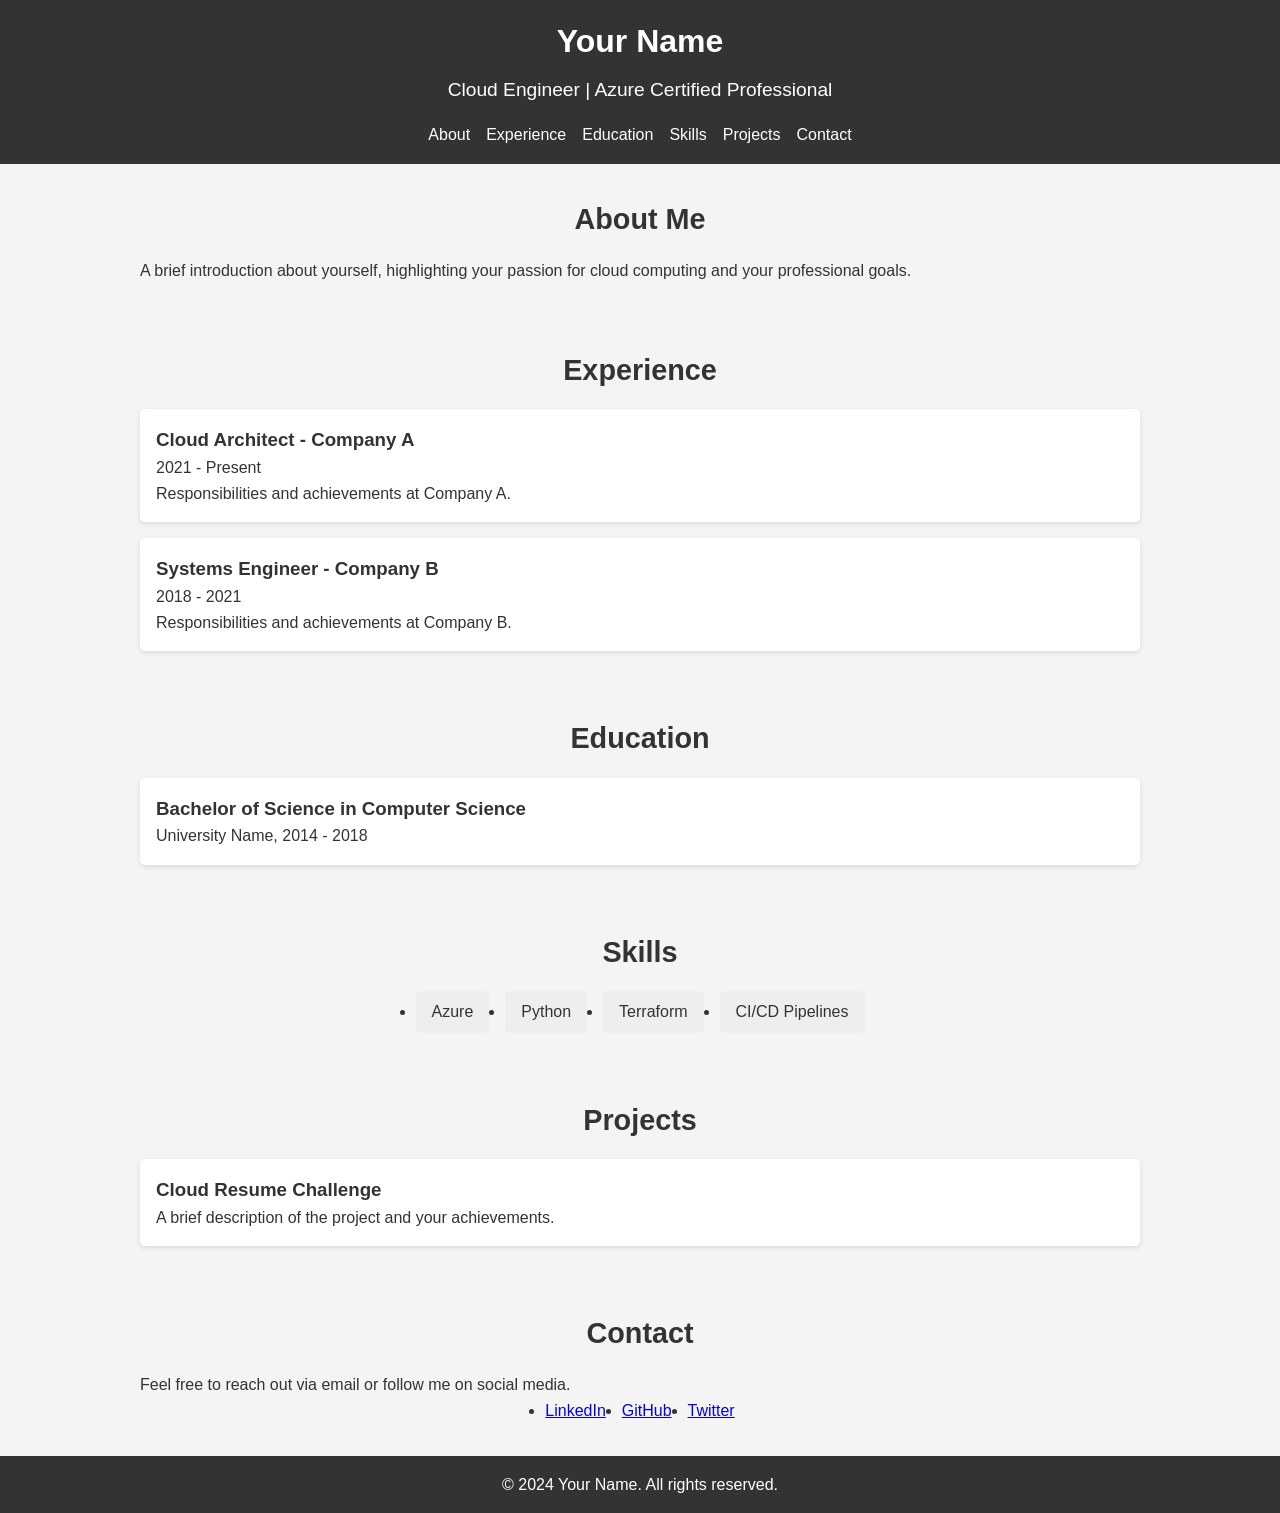
==== src/index.html @ ff854859 "initial commit" ====
<!DOCTYPE html>
<html lang="en">
<head>
    <meta charset="UTF-8">
    <meta http-equiv="X-UA-Compatible" content="IE=edge">
    <meta name="viewport" content="width=device-width, initial-scale=1.0">
    <title>Your Name - Resume</title>
    <link rel="stylesheet" href="./styles.css">
</head>
<body>
    <!-- Header Section -->
    <header>
        <div class="container">
            <h1>Your Name</h1>
            <p>Cloud Engineer | Azure Certified Professional</p>
            <nav>
                <ul>
                    <li><a href="#about">About</a></li>
                    <li><a href="#experience">Experience</a></li>
                    <li><a href="#education">Education</a></li>
                    <li><a href="#skills">Skills</a></li>
                    <li><a href="#projects">Projects</a></li>
                    <li><a href="#contact">Contact</a></li>
                </ul>
            </nav>
        </div>
    </header>

    <!-- Main Content -->
    <main>
        <!-- About Section -->
        <section id="about" class="section">
            <div class="container">
                <h2>About Me</h2>
                <p>A brief introduction about yourself, highlighting your passion for cloud computing and your professional goals.</p>
            </div>
        </section>

        <!-- Experience Section -->
        <section id="experience" class="section">
            <div class="container">
                <h2>Experience</h2>
                <div class="timeline">
                    <div class="timeline-item">
                        <h3>Cloud Architect - Company A</h3>
                        <span>2021 - Present</span>
                        <p>Responsibilities and achievements at Company A.</p>
                    </div>
                    <div class="timeline-item">
                        <h3>Systems Engineer - Company B</h3>
                        <span>2018 - 2021</span>
                        <p>Responsibilities and achievements at Company B.</p>
                    </div>
                    <!-- Add more experience as needed -->
                </div>
            </div>
        </section>

        <!-- Education Section -->
        <section id="education" class="section">
            <div class="container">
                <h2>Education</h2>
                <div class="timeline">
                    <div class="timeline-item">
                        <h3>Bachelor of Science in Computer Science</h3>
                        <span>University Name, 2014 - 2018</span>
                    </div>
                    <!-- Add more education as needed -->
                </div>
            </div>
        </section>

        <!-- Skills Section -->
        <section id="skills" class="section">
            <div class="container">
                <h2>Skills</h2>
                <ul class="skills-list">
                    <li>Azure</li>
                    <li>Python</li>
                    <li>Terraform</li>
                    <li>CI/CD Pipelines</li>
                    <!-- Add more skills as needed -->
                </ul>
            </div>
        </section>

        <!-- Projects Section -->
        <section id="projects" class="section">
            <div class="container">
                <h2>Projects</h2>
                <div class="project-grid">
                    <div class="project-item">
                        <h3>Cloud Resume Challenge</h3>
                        <p>A brief description of the project and your achievements.</p>
                    </div>
                    <!-- Add more projects as needed -->
                </div>
            </div>
        </section>

        <!-- Contact Section -->
        <section id="contact" class="section">
            <div class="container">
                <h2>Contact</h2>
                <p>Feel free to reach out via email or follow me on social media.</p>
                <ul class="social-links">
                    <li><a href="#">LinkedIn</a></li>
                    <li><a href="#">GitHub</a></li>
                    <li><a href="#">Twitter</a></li>
                    <!-- Add more social links as needed -->
                </ul>
            </div>
        </section>
    </main>

    <!-- Footer Section -->
    <footer>
        <div class="container">
            <p>&copy; 2024 Your Name. All rights reserved.</p>
        </div>
    </footer>

    <script src="./index.js"></script>
</body>
</html>
---- src/styles.css ----
/* Reset and Base Styling */
* {
    margin: 0;
    padding: 0;
    box-sizing: border-box;
}

body {
    font-family: 'Arial', sans-serif;
    line-height: 1.6;
    color: #333;
    background-color: #f4f4f4;
    font-size: 16px; /* Base font size */
}

header {
    background-color: #333;
    color: #fff;
    padding: 1rem 0;
    text-align: center;
}

header h1 {
    margin-bottom: 0.5rem;
    font-size: 2rem;
}

header p {
    font-size: 1.2rem;
    margin-bottom: 1rem;
}

nav ul {
    list-style: none;
    padding: 0;
    display: flex;
    justify-content: center;
    gap: 1rem;
    flex-wrap: wrap; /* Allows menu items to wrap on smaller screens */
}

nav a {
    color: #fff;
    text-decoration: none;
    font-size: 1rem;
}

.section {
    padding: 2rem 0;
}

.container {
    width: 80%;
    max-width: 1000px;
    margin: 0 auto;
}

h2 {
    margin-bottom: 1rem;
    color: #333;
    text-align: center;
    font-size: 1.8rem;
}

.timeline, .project-grid {
    display: flex;
    flex-direction: column; /* Stacks items vertically on smaller screens */
    gap: 1rem;
}

.timeline-item, .project-item {
    background-color: #fff;
    padding: 1rem;
    border-radius: 5px;
    box-shadow: 0 2px 5px rgba(0, 0, 0, 0.1);
}

.skills-list {
    display: flex;
    flex-wrap: wrap;
    gap: 1rem;
    justify-content: center;
}

.skills-list li {
    background-color: #eee;
    padding: 0.5rem 1rem;
    border-radius: 5px;
}

img {
    max-width: 100%;
    height: auto;
}

.social-links {
    display: flex;
    gap: 1rem;
    justify-content: center;
}

footer {
    background-color: #333;
    color: #fff;
    text-align: center;
    padding: 1rem 0;
}

@media (max-width: 1024px) {
    .container {
        width: 90%;
    }
}

@media (max-width: 768px) {
    nav ul {
        flex-direction: column; /* Stacks menu items vertically */
        gap: 0.5rem;
    }

    .project-grid {
        display: grid;
        grid-template-columns: 1fr;
    }

    .timeline {
        flex-direction: column;
    }

    header h1 {
        font-size: 1.5rem;
    }

    h2 {
        font-size: 1.6rem;
    }
}
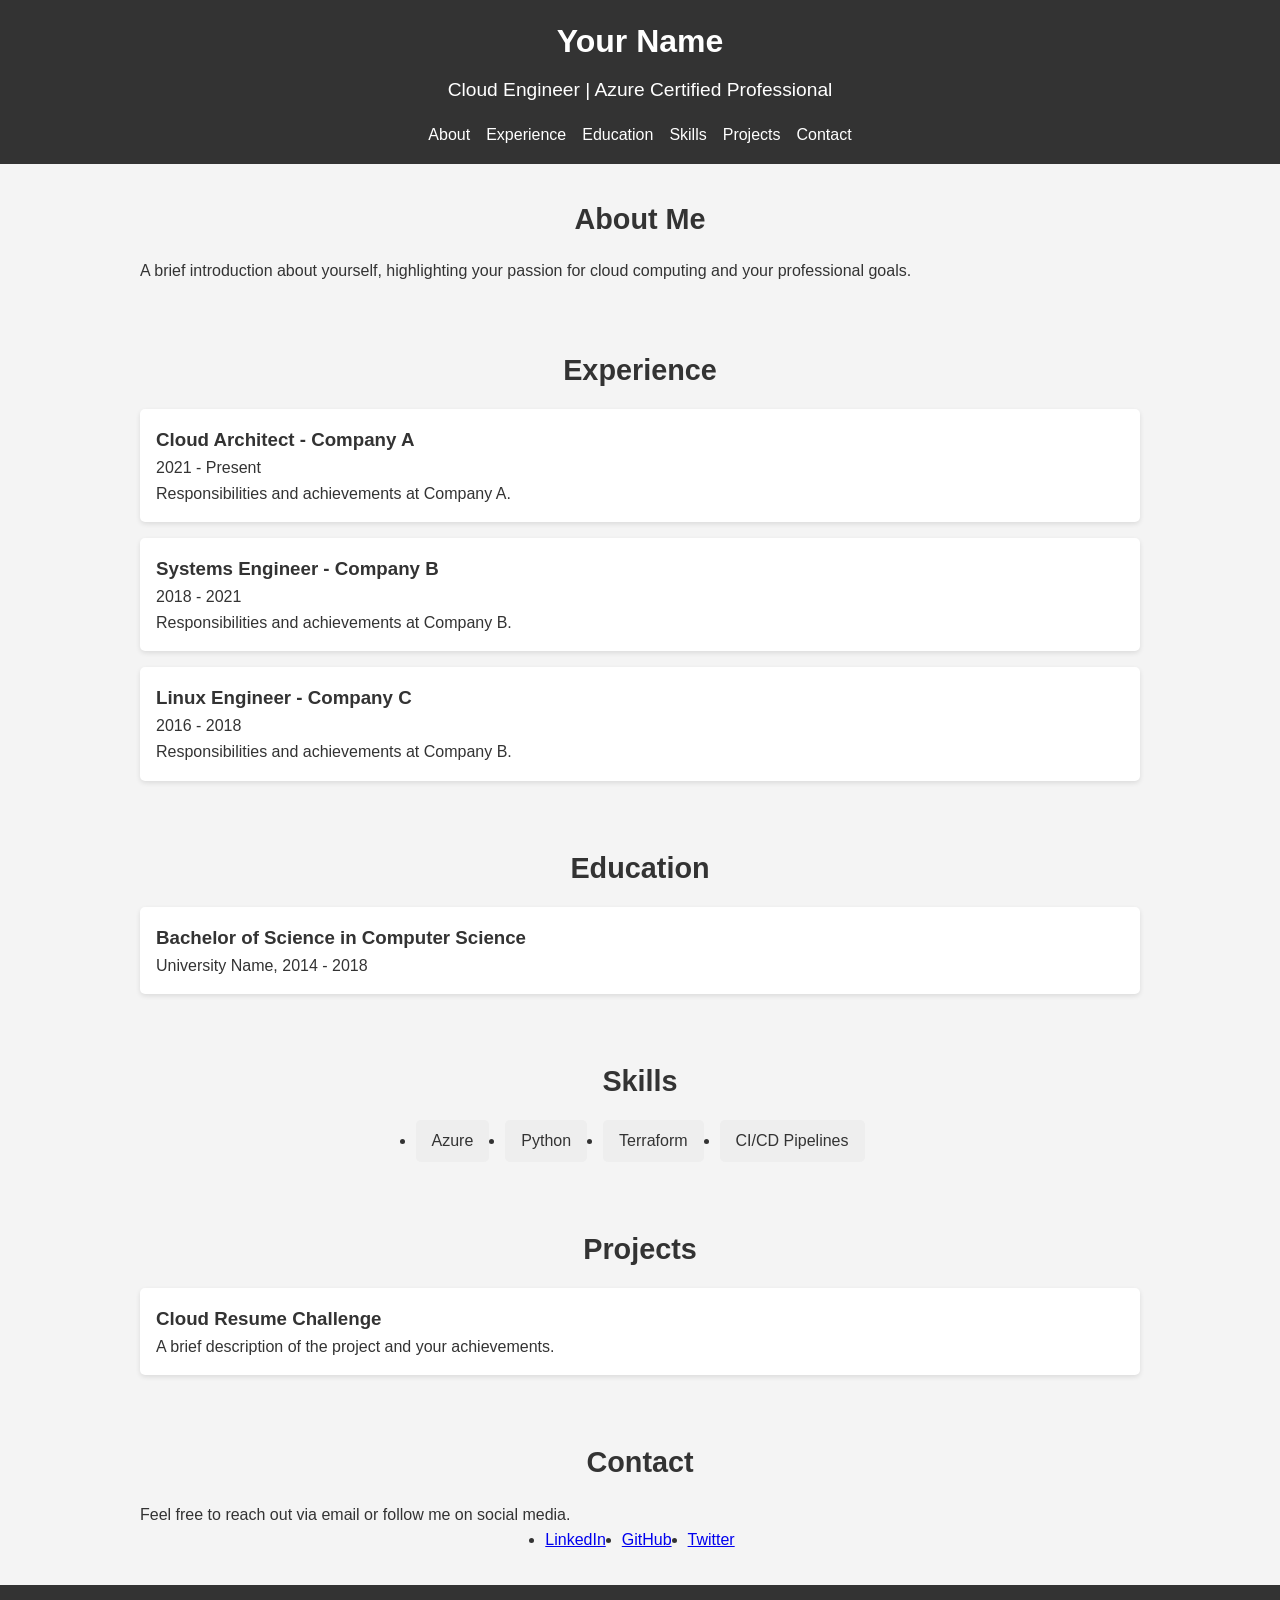
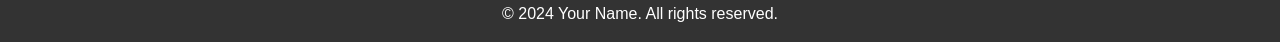
==== commit 32f877a1: "Test deployment from html update" ====
--- a/src/index.html
+++ b/src/index.html
@@ -49,6 +49,11 @@
                     <div class="timeline-item">
                         <h3>Systems Engineer - Company B</h3>
                         <span>2018 - 2021</span>
+                        <p>Responsibilities and achievements at Company B.</p>
+                    </div>
+                    <div class="timeline-item">
+                        <h3>Linux Engineer - Company C</h3>
+                        <span>2016 - 2018</span>
                         <p>Responsibilities and achievements at Company B.</p>
                     </div>
                     <!-- Add more experience as needed -->
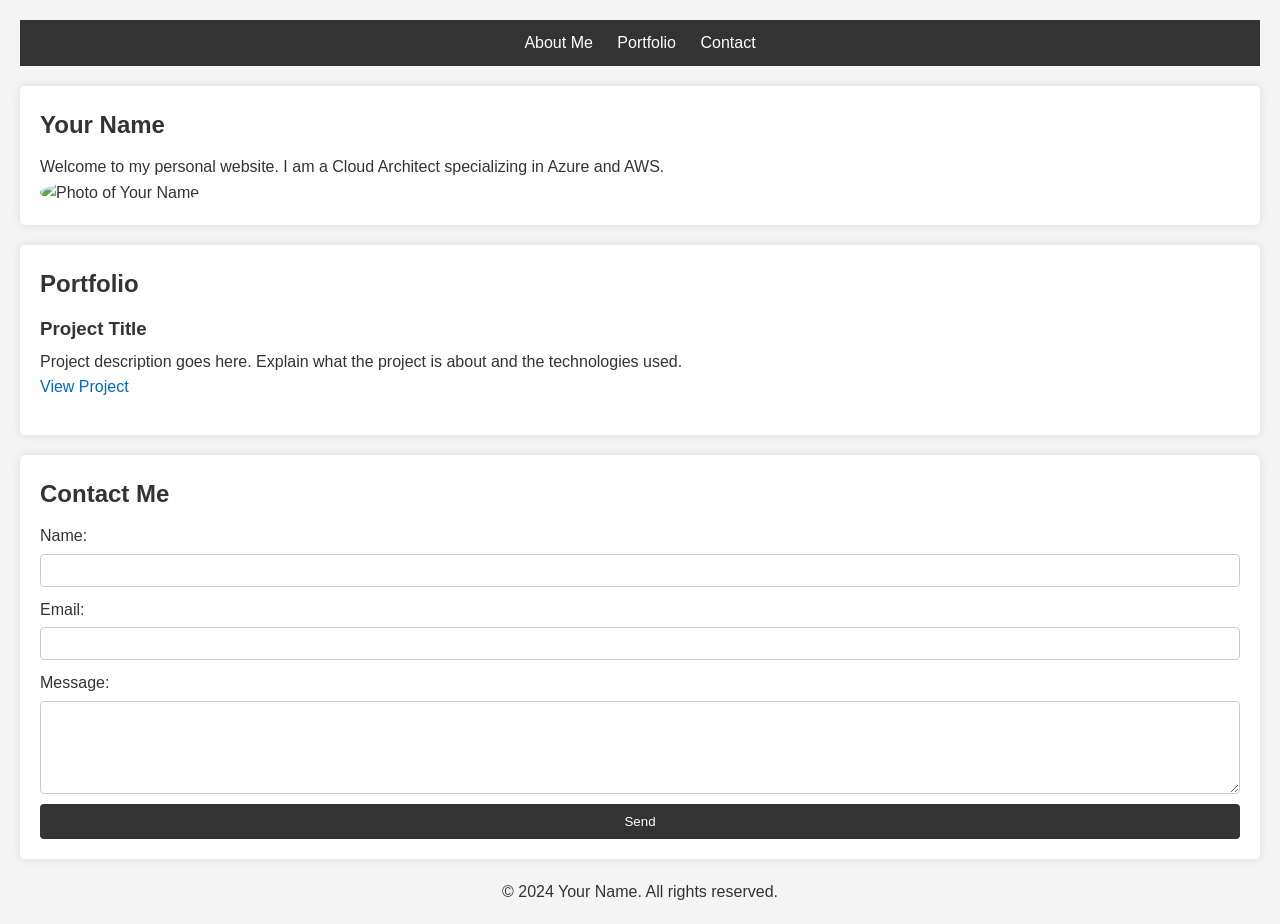
==== commit 05688646: "Update site for more responsiveness added css added contact form and blog" ====
--- a/src/index.html
+++ b/src/index.html
@@ -4,127 +4,61 @@
     <meta charset="UTF-8">
     <meta http-equiv="X-UA-Compatible" content="IE=edge">
     <meta name="viewport" content="width=device-width, initial-scale=1.0">
-    <title>Your Name - Resume</title>
-    <link rel="stylesheet" href="./styles.css">
+    <meta name="description" content="Personal resume website showcasing skills, experience, and portfolio.">
+    <meta name="keywords" content="resume, portfolio, web developer, cloud architect">
+    <meta name="author" content="Your Name">
+    <link rel="stylesheet" href="styles.css">
+    <title>Your Resume</title>
 </head>
 <body>
-    <!-- Header Section -->
     <header>
-        <div class="container">
-            <h1>Your Name</h1>
-            <p>Cloud Engineer | Azure Certified Professional</p>
-            <nav>
-                <ul>
-                    <li><a href="#about">About</a></li>
-                    <li><a href="#experience">Experience</a></li>
-                    <li><a href="#education">Education</a></li>
-                    <li><a href="#skills">Skills</a></li>
-                    <li><a href="#projects">Projects</a></li>
-                    <li><a href="#contact">Contact</a></li>
-                </ul>
-            </nav>
-        </div>
+        <nav>
+            <ul>
+                <li><a href="#about">About Me</a></li>
+                <li><a href="#portfolio">Portfolio</a></li>
+                <li><a href="#contact">Contact</a></li>
+            </ul>
+        </nav>
     </header>
 
-    <!-- Main Content -->
     <main>
-        <!-- About Section -->
-        <section id="about" class="section">
-            <div class="container">
-                <h2>About Me</h2>
-                <p>A brief introduction about yourself, highlighting your passion for cloud computing and your professional goals.</p>
-            </div>
+        <section id="about">
+            <h1>Your Name</h1>
+            <p>Welcome to my personal website. I am a Cloud Architect specializing in Azure and AWS.</p>
+            <img src="your-photo.jpg" alt="Photo of Your Name" loading="lazy">
         </section>
 
-        <!-- Experience Section -->
-        <section id="experience" class="section">
-            <div class="container">
-                <h2>Experience</h2>
-                <div class="timeline">
-                    <div class="timeline-item">
-                        <h3>Cloud Architect - Company A</h3>
-                        <span>2021 - Present</span>
-                        <p>Responsibilities and achievements at Company A.</p>
-                    </div>
-                    <div class="timeline-item">
-                        <h3>Systems Engineer - Company B</h3>
-                        <span>2018 - 2021</span>
-                        <p>Responsibilities and achievements at Company B.</p>
-                    </div>
-                    <div class="timeline-item">
-                        <h3>Linux Engineer - Company C</h3>
-                        <span>2016 - 2018</span>
-                        <p>Responsibilities and achievements at Company B.</p>
-                    </div>
-                    <!-- Add more experience as needed -->
-                </div>
+        <section id="portfolio">
+            <h2>Portfolio</h2>
+            <div class="portfolio-item">
+                <h3>Project Title</h3>
+                <p>Project description goes here. Explain what the project is about and the technologies used.</p>
+                <a href="project-link" target="_blank" rel="noopener">View Project</a>
             </div>
+            <!-- Repeat for more projects -->
         </section>
 
-        <!-- Education Section -->
-        <section id="education" class="section">
-            <div class="container">
-                <h2>Education</h2>
-                <div class="timeline">
-                    <div class="timeline-item">
-                        <h3>Bachelor of Science in Computer Science</h3>
-                        <span>University Name, 2014 - 2018</span>
-                    </div>
-                    <!-- Add more education as needed -->
-                </div>
-            </div>
-        </section>
-
-        <!-- Skills Section -->
-        <section id="skills" class="section">
-            <div class="container">
-                <h2>Skills</h2>
-                <ul class="skills-list">
-                    <li>Azure</li>
-                    <li>Python</li>
-                    <li>Terraform</li>
-                    <li>CI/CD Pipelines</li>
-                    <!-- Add more skills as needed -->
-                </ul>
-            </div>
-        </section>
-
-        <!-- Projects Section -->
-        <section id="projects" class="section">
-            <div class="container">
-                <h2>Projects</h2>
-                <div class="project-grid">
-                    <div class="project-item">
-                        <h3>Cloud Resume Challenge</h3>
-                        <p>A brief description of the project and your achievements.</p>
-                    </div>
-                    <!-- Add more projects as needed -->
-                </div>
-            </div>
-        </section>
-
-        <!-- Contact Section -->
-        <section id="contact" class="section">
-            <div class="container">
-                <h2>Contact</h2>
-                <p>Feel free to reach out via email or follow me on social media.</p>
-                <ul class="social-links">
-                    <li><a href="#">LinkedIn</a></li>
-                    <li><a href="#">GitHub</a></li>
-                    <li><a href="#">Twitter</a></li>
-                    <!-- Add more social links as needed -->
-                </ul>
-            </div>
+        <section id="contact">
+            <h2>Contact Me</h2>
+            <form id="contact-form" action="https://formspree.io/f/yourformid" method="POST">
+                <label for="name">Name:</label>
+                <input type="text" id="name" name="name" required>
+                
+                <label for="email">Email:</label>
+                <input type="email" id="email" name="email" required>
+                
+                <label for="message">Message:</label>
+                <textarea id="message" name="message" rows="5" required></textarea>
+                
+                <button type="submit">Send</button>
+            </form>
         </section>
     </main>
 
-    <!-- Footer Section -->
     <footer>
-        <div class="container">
-            <p>&copy; 2024 Your Name. All rights reserved.</p>
-        </div>
+        <p>&copy; 2024 Your Name. All rights reserved.</p>
     </footer>
 
-    <script src="./index.js"></script>
+    <script src="index.js"></script>
 </body>
 </html>
--- a/src/styles.css
+++ b/src/styles.css
@@ -1,4 +1,4 @@
-/* Reset and Base Styling */
+/* Reset and Basic Styles */
 * {
     margin: 0;
     padding: 0;
@@ -8,130 +8,104 @@
 body {
     font-family: 'Arial', sans-serif;
     line-height: 1.6;
+    background-color: #f4f4f4;
     color: #333;
-    background-color: #f4f4f4;
-    font-size: 16px; /* Base font size */
+    padding: 20px;
 }
 
+/* Header and Navigation */
 header {
     background-color: #333;
     color: #fff;
-    padding: 1rem 0;
+    padding: 10px 0;
     text-align: center;
-}
-
-header h1 {
-    margin-bottom: 0.5rem;
-    font-size: 2rem;
-}
-
-header p {
-    font-size: 1.2rem;
-    margin-bottom: 1rem;
+    margin-bottom: 20px;
 }
 
 nav ul {
-    list-style: none;
-    padding: 0;
-    display: flex;
-    justify-content: center;
-    gap: 1rem;
-    flex-wrap: wrap; /* Allows menu items to wrap on smaller screens */
+    list-style-type: none;
 }
 
-nav a {
+nav ul li {
+    display: inline;
+    margin: 0 10px;
+}
+
+nav ul li a {
     color: #fff;
     text-decoration: none;
-    font-size: 1rem;
 }
 
-.section {
-    padding: 2rem 0;
+/* Sections */
+section {
+    margin-bottom: 20px;
+    padding: 20px;
+    background-color: #fff;
+    border-radius: 5px;
+    box-shadow: 0 0 10px rgba(0, 0, 0, 0.1);
 }
 
-.container {
-    width: 80%;
-    max-width: 1000px;
-    margin: 0 auto;
-}
-
-h2 {
-    margin-bottom: 1rem;
+h1, h2 {
+    margin-bottom: 10px;
     color: #333;
-    text-align: center;
-    font-size: 1.8rem;
-}
-
-.timeline, .project-grid {
-    display: flex;
-    flex-direction: column; /* Stacks items vertically on smaller screens */
-    gap: 1rem;
-}
-
-.timeline-item, .project-item {
-    background-color: #fff;
-    padding: 1rem;
-    border-radius: 5px;
-    box-shadow: 0 2px 5px rgba(0, 0, 0, 0.1);
-}
-
-.skills-list {
-    display: flex;
-    flex-wrap: wrap;
-    gap: 1rem;
-    justify-content: center;
-}
-
-.skills-list li {
-    background-color: #eee;
-    padding: 0.5rem 1rem;
-    border-radius: 5px;
 }
 
 img {
     max-width: 100%;
     height: auto;
+    border-radius: 50%;
 }
 
-.social-links {
-    display: flex;
-    gap: 1rem;
-    justify-content: center;
+/* Portfolio Section */
+.portfolio-item {
+    margin-bottom: 15px;
 }
 
-footer {
-    background-color: #333;
-    color: #fff;
-    text-align: center;
-    padding: 1rem 0;
+.portfolio-item h3 {
+    margin-bottom: 5px;
 }
 
-@media (max-width: 1024px) {
-    .container {
-        width: 90%;
-    }
+.portfolio-item a {
+    color: #0066cc;
+    text-decoration: none;
 }
 
-@media (max-width: 768px) {
-    nav ul {
-        flex-direction: column; /* Stacks menu items vertically */
-        gap: 0.5rem;
-    }
+.portfolio-item a:hover {
+    text-decoration: underline;
+}
 
-    .project-grid {
-        display: grid;
-        grid-template-columns: 1fr;
-    }
+/* Contact Form */
+form {
+    display: flex;
+    flex-direction: column;
+}
 
-    .timeline {
-        flex-direction: column;
-    }
+form label {
+    margin-bottom: 5px;
+}
 
-    header h1 {
-        font-size: 1.5rem;
-    }
+form input, form textarea {
+    margin-bottom: 10px;
+    padding: 8px;
+    border: 1px solid #ccc;
+    border-radius: 4px;
+}
 
-    h2 {
-        font-size: 1.6rem;
-    }
+form button {
+    padding: 10px;
+    border: none;
+    border-radius: 4px;
+    background-color: #333;
+    color: white;
+    cursor: pointer;
 }
+
+form button:hover {
+    background-color: #555;
+}
+
+/* Footer */
+footer {
+    text-align: center;
+    margin-top: 20px;
+}
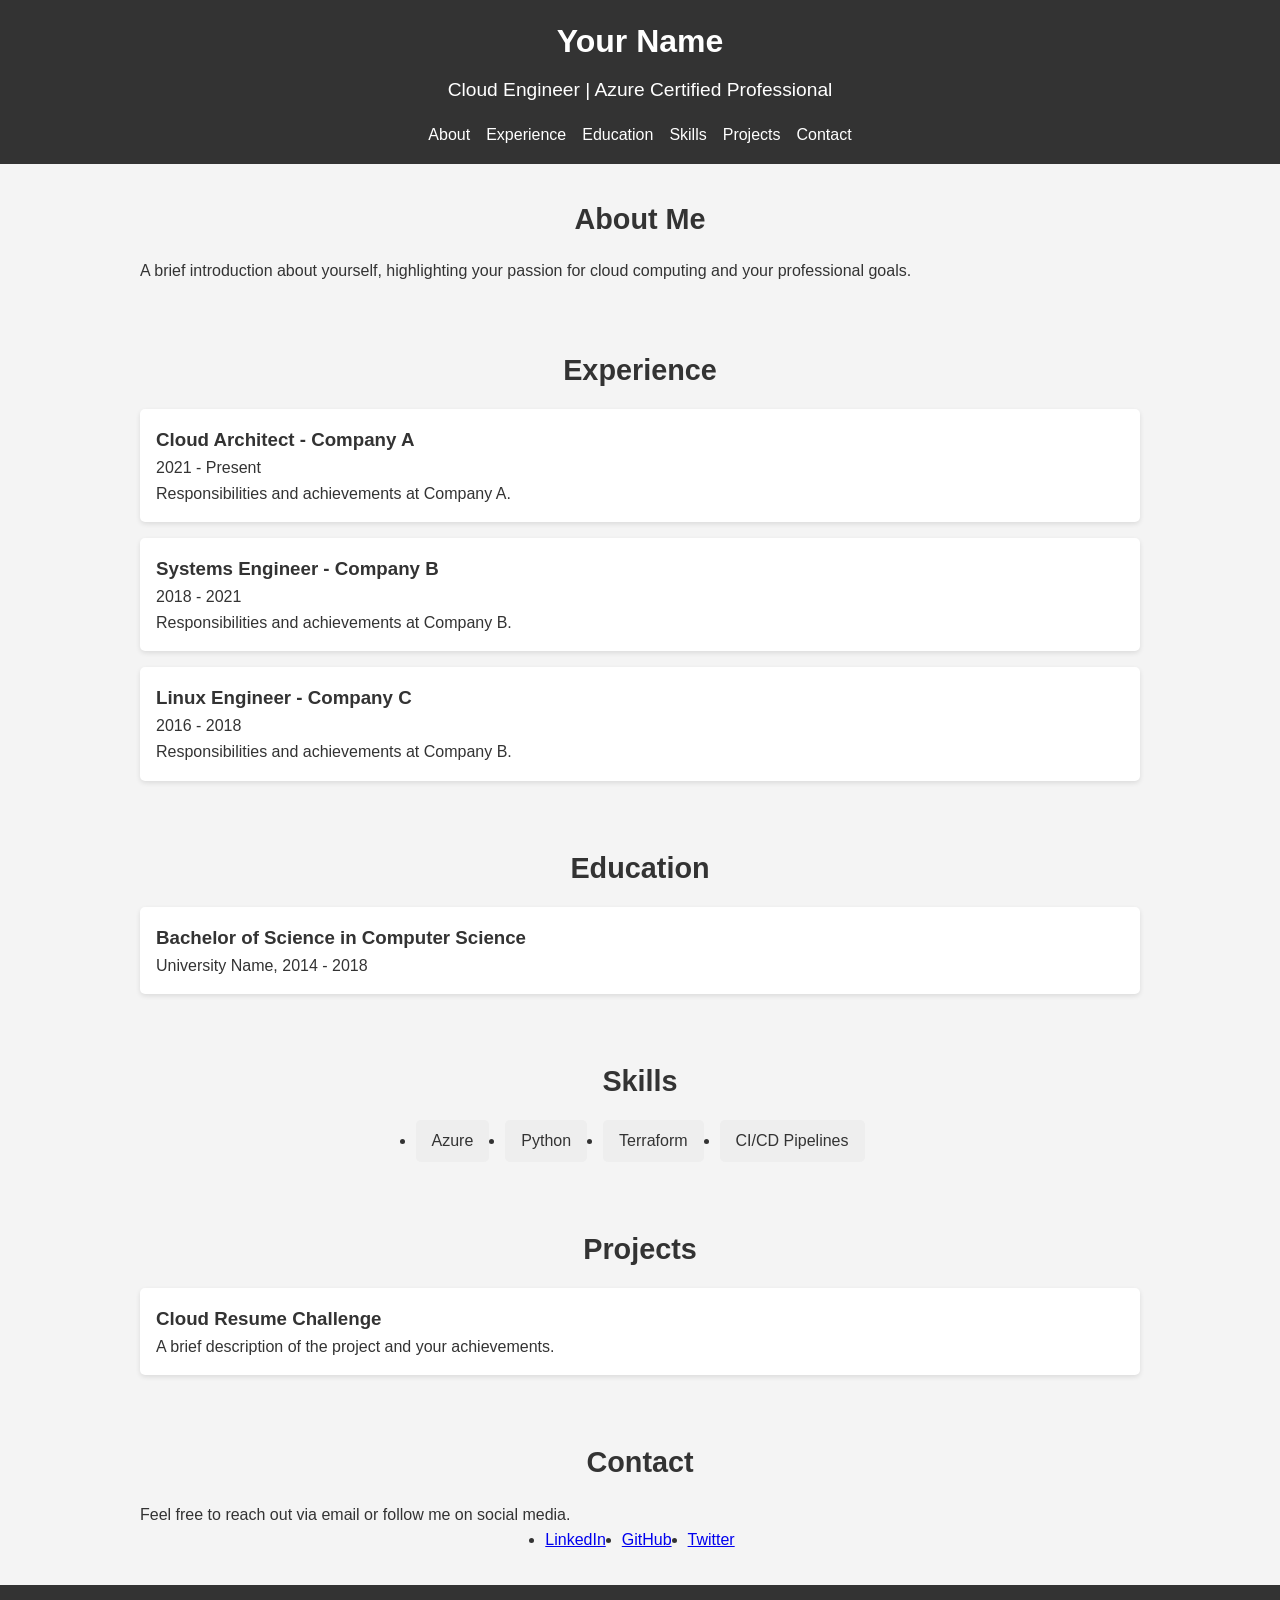
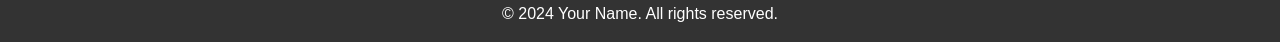
==== commit b81eac9b: "Revert changes to site because I don't like them" ====
--- a/src/index.html
+++ b/src/index.html
@@ -4,61 +4,127 @@
     <meta charset="UTF-8">
     <meta http-equiv="X-UA-Compatible" content="IE=edge">
     <meta name="viewport" content="width=device-width, initial-scale=1.0">
-    <meta name="description" content="Personal resume website showcasing skills, experience, and portfolio.">
-    <meta name="keywords" content="resume, portfolio, web developer, cloud architect">
-    <meta name="author" content="Your Name">
-    <link rel="stylesheet" href="styles.css">
-    <title>Your Resume</title>
+    <title>Your Name - Resume</title>
+    <link rel="stylesheet" href="./styles.css">
 </head>
 <body>
+    <!-- Header Section -->
     <header>
-        <nav>
-            <ul>
-                <li><a href="#about">About Me</a></li>
-                <li><a href="#portfolio">Portfolio</a></li>
-                <li><a href="#contact">Contact</a></li>
-            </ul>
-        </nav>
+        <div class="container">
+            <h1>Your Name</h1>
+            <p>Cloud Engineer | Azure Certified Professional</p>
+            <nav>
+                <ul>
+                    <li><a href="#about">About</a></li>
+                    <li><a href="#experience">Experience</a></li>
+                    <li><a href="#education">Education</a></li>
+                    <li><a href="#skills">Skills</a></li>
+                    <li><a href="#projects">Projects</a></li>
+                    <li><a href="#contact">Contact</a></li>
+                </ul>
+            </nav>
+        </div>
     </header>
 
+    <!-- Main Content -->
     <main>
-        <section id="about">
-            <h1>Your Name</h1>
-            <p>Welcome to my personal website. I am a Cloud Architect specializing in Azure and AWS.</p>
-            <img src="your-photo.jpg" alt="Photo of Your Name" loading="lazy">
+        <!-- About Section -->
+        <section id="about" class="section">
+            <div class="container">
+                <h2>About Me</h2>
+                <p>A brief introduction about yourself, highlighting your passion for cloud computing and your professional goals.</p>
+            </div>
         </section>
 
-        <section id="portfolio">
-            <h2>Portfolio</h2>
-            <div class="portfolio-item">
-                <h3>Project Title</h3>
-                <p>Project description goes here. Explain what the project is about and the technologies used.</p>
-                <a href="project-link" target="_blank" rel="noopener">View Project</a>
+        <!-- Experience Section -->
+        <section id="experience" class="section">
+            <div class="container">
+                <h2>Experience</h2>
+                <div class="timeline">
+                    <div class="timeline-item">
+                        <h3>Cloud Architect - Company A</h3>
+                        <span>2021 - Present</span>
+                        <p>Responsibilities and achievements at Company A.</p>
+                    </div>
+                    <div class="timeline-item">
+                        <h3>Systems Engineer - Company B</h3>
+                        <span>2018 - 2021</span>
+                        <p>Responsibilities and achievements at Company B.</p>
+                    </div>
+                    <div class="timeline-item">
+                        <h3>Linux Engineer - Company C</h3>
+                        <span>2016 - 2018</span>
+                        <p>Responsibilities and achievements at Company B.</p>
+                    </div>
+                    <!-- Add more experience as needed -->
+                </div>
             </div>
-            <!-- Repeat for more projects -->
         </section>
 
-        <section id="contact">
-            <h2>Contact Me</h2>
-            <form id="contact-form" action="https://formspree.io/f/yourformid" method="POST">
-                <label for="name">Name:</label>
-                <input type="text" id="name" name="name" required>
-                
-                <label for="email">Email:</label>
-                <input type="email" id="email" name="email" required>
-                
-                <label for="message">Message:</label>
-                <textarea id="message" name="message" rows="5" required></textarea>
-                
-                <button type="submit">Send</button>
-            </form>
+        <!-- Education Section -->
+        <section id="education" class="section">
+            <div class="container">
+                <h2>Education</h2>
+                <div class="timeline">
+                    <div class="timeline-item">
+                        <h3>Bachelor of Science in Computer Science</h3>
+                        <span>University Name, 2014 - 2018</span>
+                    </div>
+                    <!-- Add more education as needed -->
+                </div>
+            </div>
+        </section>
+
+        <!-- Skills Section -->
+        <section id="skills" class="section">
+            <div class="container">
+                <h2>Skills</h2>
+                <ul class="skills-list">
+                    <li>Azure</li>
+                    <li>Python</li>
+                    <li>Terraform</li>
+                    <li>CI/CD Pipelines</li>
+                    <!-- Add more skills as needed -->
+                </ul>
+            </div>
+        </section>
+
+        <!-- Projects Section -->
+        <section id="projects" class="section">
+            <div class="container">
+                <h2>Projects</h2>
+                <div class="project-grid">
+                    <div class="project-item">
+                        <h3>Cloud Resume Challenge</h3>
+                        <p>A brief description of the project and your achievements.</p>
+                    </div>
+                    <!-- Add more projects as needed -->
+                </div>
+            </div>
+        </section>
+
+        <!-- Contact Section -->
+        <section id="contact" class="section">
+            <div class="container">
+                <h2>Contact</h2>
+                <p>Feel free to reach out via email or follow me on social media.</p>
+                <ul class="social-links">
+                    <li><a href="#">LinkedIn</a></li>
+                    <li><a href="#">GitHub</a></li>
+                    <li><a href="#">Twitter</a></li>
+                    <!-- Add more social links as needed -->
+                </ul>
+            </div>
         </section>
     </main>
 
+    <!-- Footer Section -->
     <footer>
-        <p>&copy; 2024 Your Name. All rights reserved.</p>
+        <div class="container">
+            <p>&copy; 2024 Your Name. All rights reserved.</p>
+        </div>
     </footer>
 
-    <script src="index.js"></script>
+    <script src="./index.js"></script>
 </body>
 </html>
--- a/src/styles.css
+++ b/src/styles.css
@@ -1,4 +1,4 @@
-/* Reset and Basic Styles */
+/* Reset and Base Styling */
 * {
     margin: 0;
     padding: 0;
@@ -8,104 +8,130 @@
 body {
     font-family: 'Arial', sans-serif;
     line-height: 1.6;
+    color: #333;
     background-color: #f4f4f4;
-    color: #333;
-    padding: 20px;
+    font-size: 16px; /* Base font size */
 }
 
-/* Header and Navigation */
 header {
     background-color: #333;
     color: #fff;
-    padding: 10px 0;
+    padding: 1rem 0;
     text-align: center;
-    margin-bottom: 20px;
+}
+
+header h1 {
+    margin-bottom: 0.5rem;
+    font-size: 2rem;
+}
+
+header p {
+    font-size: 1.2rem;
+    margin-bottom: 1rem;
 }
 
 nav ul {
-    list-style-type: none;
+    list-style: none;
+    padding: 0;
+    display: flex;
+    justify-content: center;
+    gap: 1rem;
+    flex-wrap: wrap; /* Allows menu items to wrap on smaller screens */
 }
 
-nav ul li {
-    display: inline;
-    margin: 0 10px;
+nav a {
+    color: #fff;
+    text-decoration: none;
+    font-size: 1rem;
 }
 
-nav ul li a {
-    color: #fff;
-    text-decoration: none;
+.section {
+    padding: 2rem 0;
 }
 
-/* Sections */
-section {
-    margin-bottom: 20px;
-    padding: 20px;
-    background-color: #fff;
-    border-radius: 5px;
-    box-shadow: 0 0 10px rgba(0, 0, 0, 0.1);
+.container {
+    width: 80%;
+    max-width: 1000px;
+    margin: 0 auto;
 }
 
-h1, h2 {
-    margin-bottom: 10px;
+h2 {
+    margin-bottom: 1rem;
     color: #333;
+    text-align: center;
+    font-size: 1.8rem;
+}
+
+.timeline, .project-grid {
+    display: flex;
+    flex-direction: column; /* Stacks items vertically on smaller screens */
+    gap: 1rem;
+}
+
+.timeline-item, .project-item {
+    background-color: #fff;
+    padding: 1rem;
+    border-radius: 5px;
+    box-shadow: 0 2px 5px rgba(0, 0, 0, 0.1);
+}
+
+.skills-list {
+    display: flex;
+    flex-wrap: wrap;
+    gap: 1rem;
+    justify-content: center;
+}
+
+.skills-list li {
+    background-color: #eee;
+    padding: 0.5rem 1rem;
+    border-radius: 5px;
 }
 
 img {
     max-width: 100%;
     height: auto;
-    border-radius: 50%;
 }
 
-/* Portfolio Section */
-.portfolio-item {
-    margin-bottom: 15px;
+.social-links {
+    display: flex;
+    gap: 1rem;
+    justify-content: center;
 }
 
-.portfolio-item h3 {
-    margin-bottom: 5px;
+footer {
+    background-color: #333;
+    color: #fff;
+    text-align: center;
+    padding: 1rem 0;
 }
 
-.portfolio-item a {
-    color: #0066cc;
-    text-decoration: none;
+@media (max-width: 1024px) {
+    .container {
+        width: 90%;
+    }
 }
 
-.portfolio-item a:hover {
-    text-decoration: underline;
+@media (max-width: 768px) {
+    nav ul {
+        flex-direction: column; /* Stacks menu items vertically */
+        gap: 0.5rem;
+    }
+
+    .project-grid {
+        display: grid;
+        grid-template-columns: 1fr;
+    }
+
+    .timeline {
+        flex-direction: column;
+    }
+
+    header h1 {
+        font-size: 1.5rem;
+    }
+
+    h2 {
+        font-size: 1.6rem;
+    }
 }
-
-/* Contact Form */
-form {
-    display: flex;
-    flex-direction: column;
-}
-
-form label {
-    margin-bottom: 5px;
-}
-
-form input, form textarea {
-    margin-bottom: 10px;
-    padding: 8px;
-    border: 1px solid #ccc;
-    border-radius: 4px;
-}
-
-form button {
-    padding: 10px;
-    border: none;
-    border-radius: 4px;
-    background-color: #333;
-    color: white;
-    cursor: pointer;
-}
-
-form button:hover {
-    background-color: #555;
-}
-
-/* Footer */
-footer {
-    text-align: center;
-    margin-top: 20px;
-}
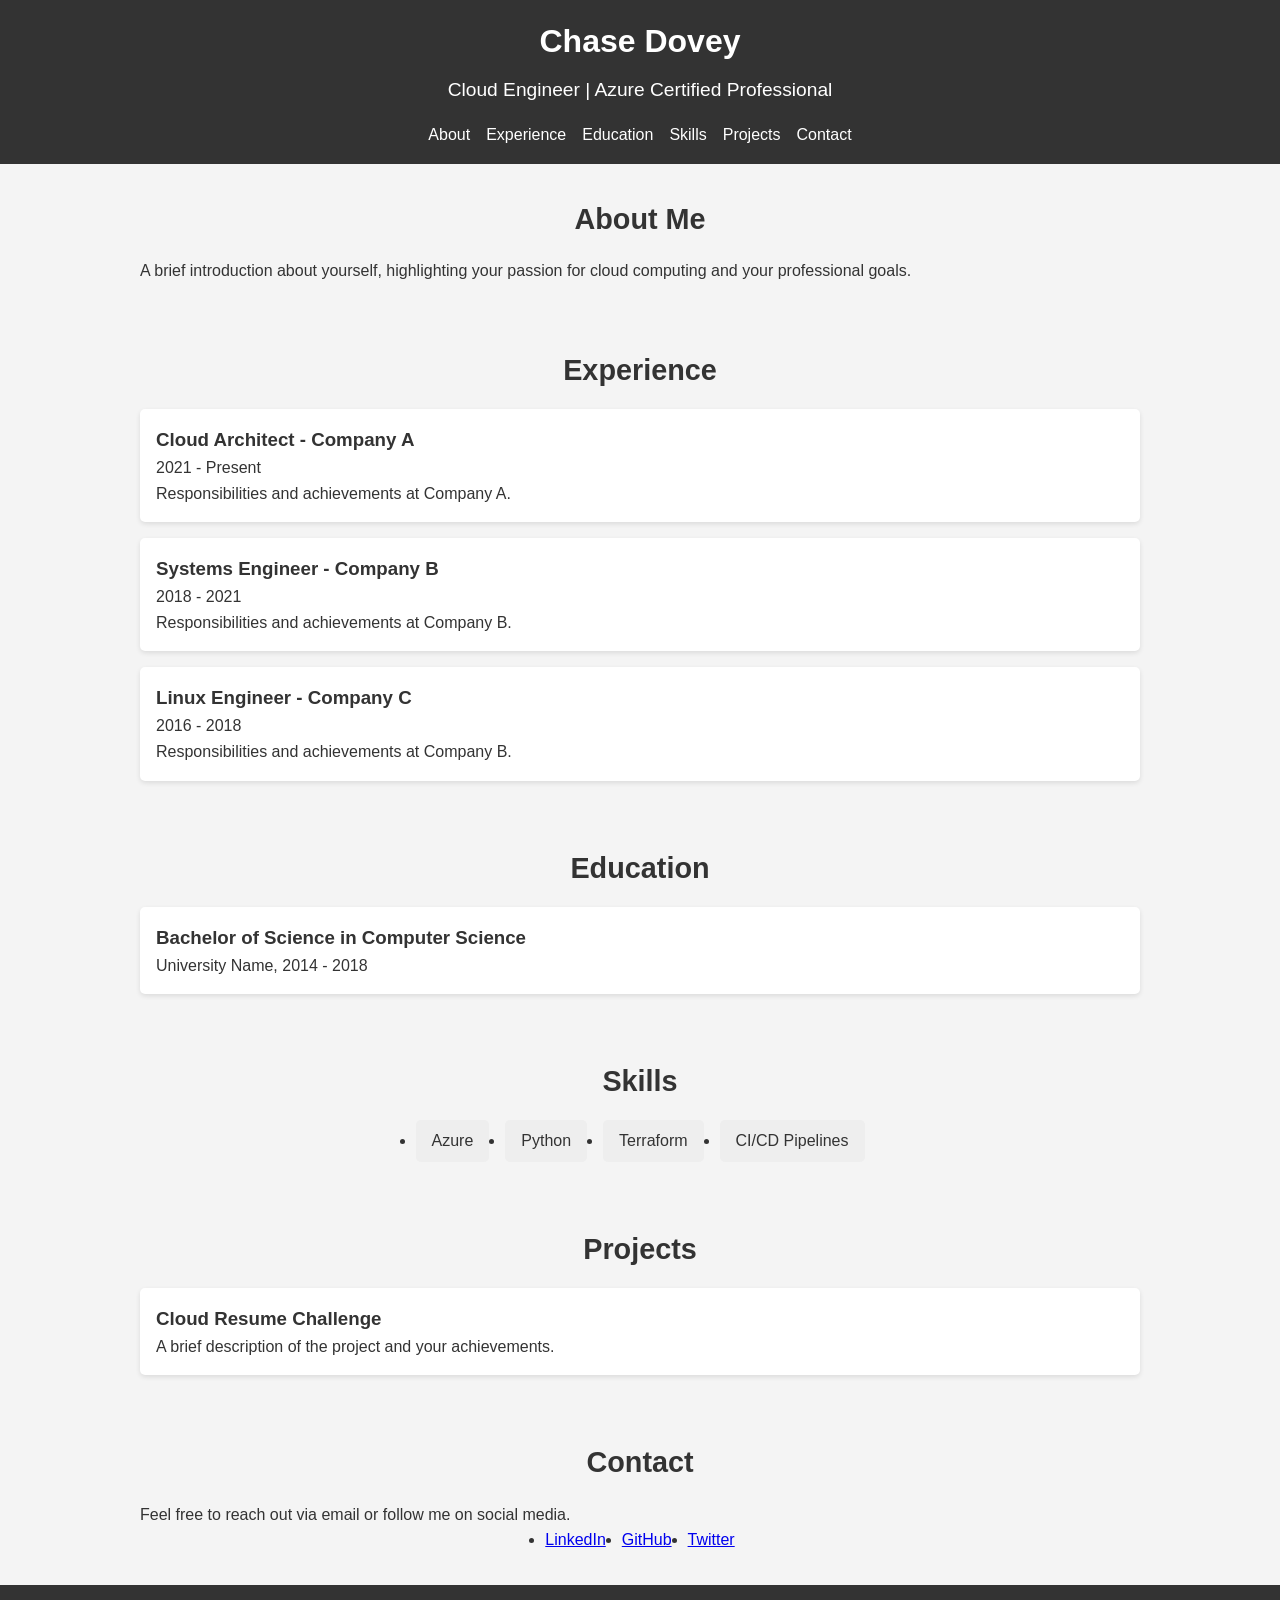
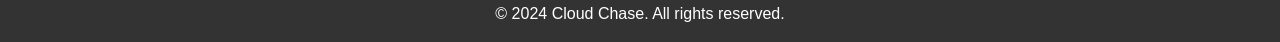
==== commit a447d210: "Add name to index.html" ====
--- a/src/index.html
+++ b/src/index.html
@@ -4,14 +4,14 @@
     <meta charset="UTF-8">
     <meta http-equiv="X-UA-Compatible" content="IE=edge">
     <meta name="viewport" content="width=device-width, initial-scale=1.0">
-    <title>Your Name - Resume</title>
+    <title>Chase Dovey - Resume</title>
     <link rel="stylesheet" href="./styles.css">
 </head>
 <body>
     <!-- Header Section -->
     <header>
         <div class="container">
-            <h1>Your Name</h1>
+            <h1>Chase Dovey</h1>
             <p>Cloud Engineer | Azure Certified Professional</p>
             <nav>
                 <ul>
@@ -121,7 +121,7 @@
     <!-- Footer Section -->
     <footer>
         <div class="container">
-            <p>&copy; 2024 Your Name. All rights reserved.</p>
+            <p>&copy; 2024 Cloud Chase. All rights reserved.</p>
         </div>
     </footer>
 
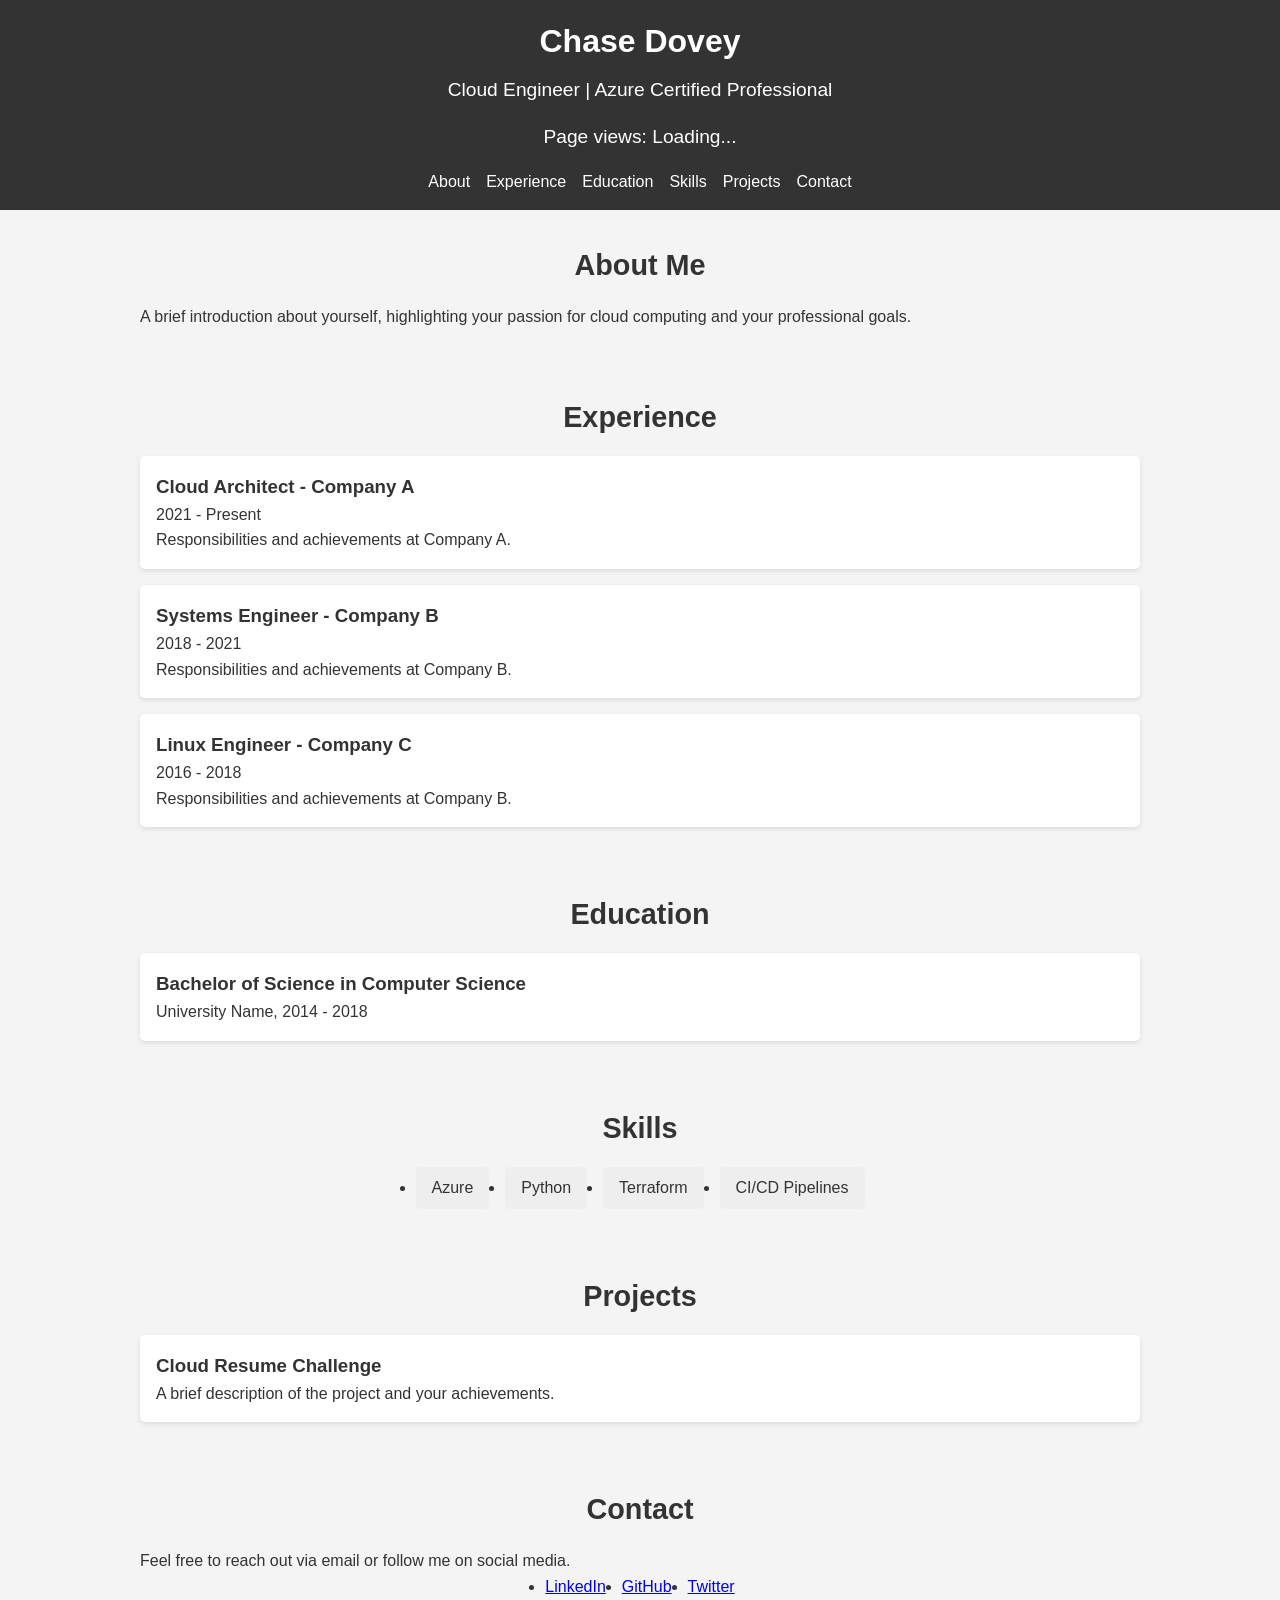
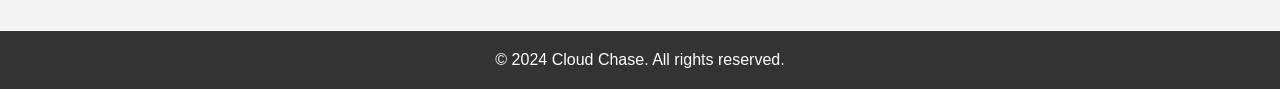
==== commit 82f64fe2: "add function app" ====
--- a/src/index.html
+++ b/src/index.html
@@ -13,6 +13,7 @@
         <div class="container">
             <h1>Chase Dovey</h1>
             <p>Cloud Engineer | Azure Certified Professional</p>
+            <p id="page-view-counter">Page views: Loading...</p>
             <nav>
                 <ul>
                     <li><a href="#about">About</a></li>
